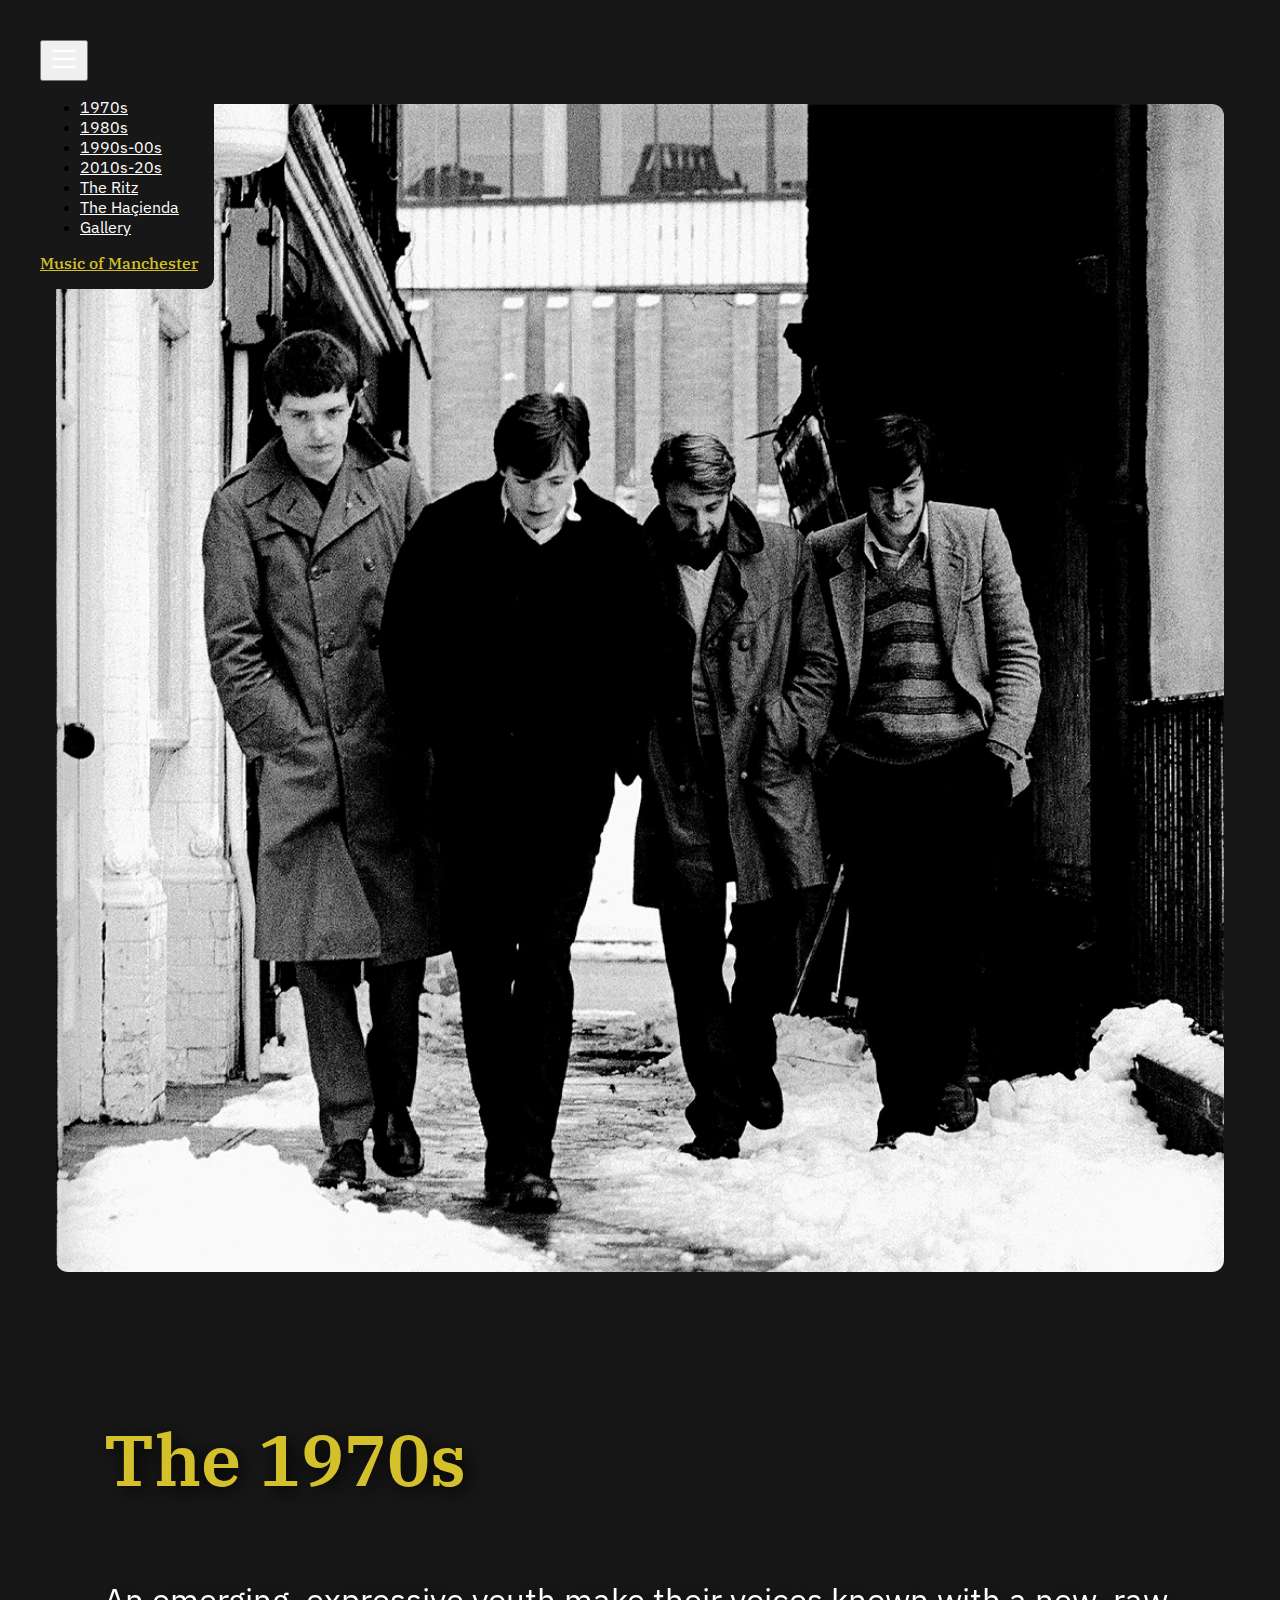
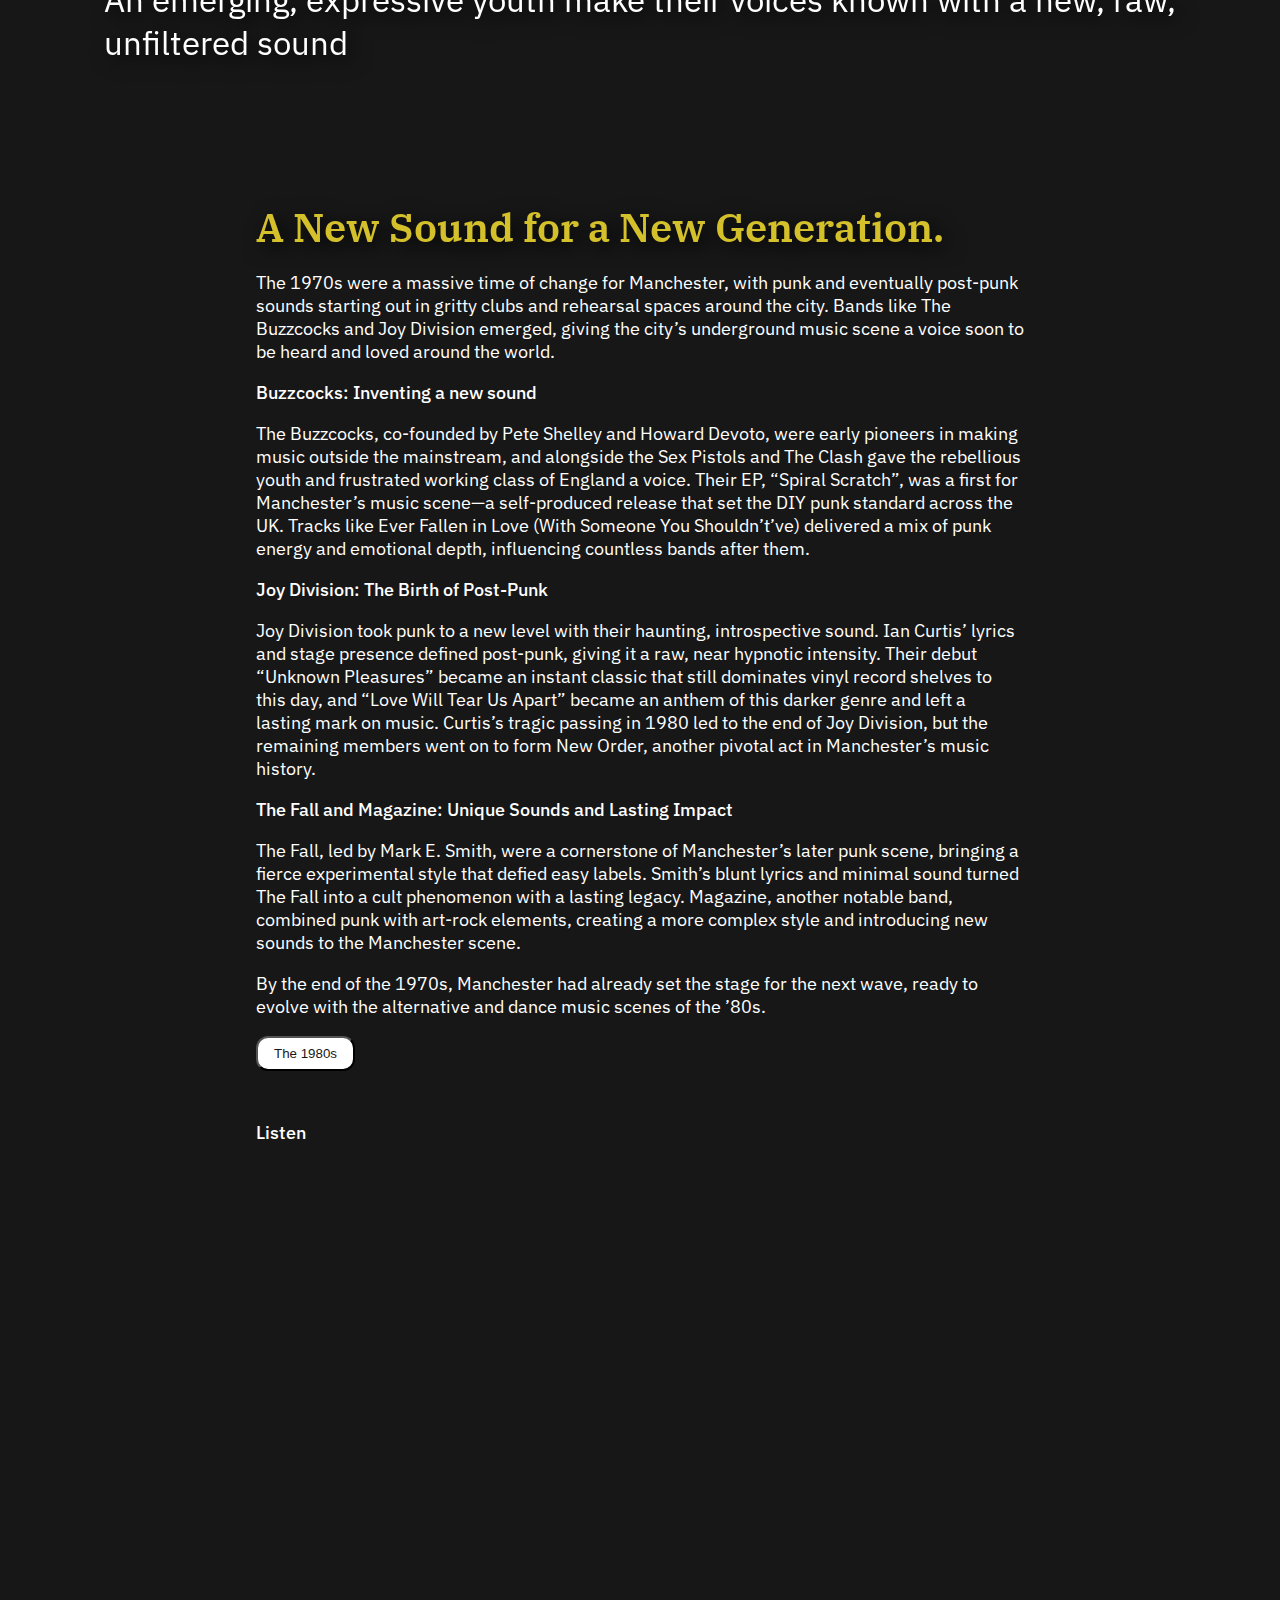
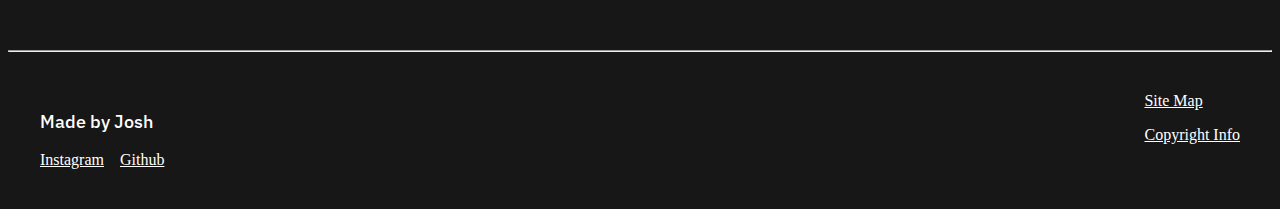
==== 1970s.html @ dbc065e2 "First Commit" ====
<!doctype html>
<html lang="en">
<head>
    <meta charset="UTF-8">
    <meta name="viewport" content="width=device-width, initial-scale=1">

    <!--Bootstrap-->
    <link href="https://cdn.jsdelivr.net/npm/bootstrap@5.0.2/dist/css/bootstrap.min.css" rel="stylesheet" integrity="sha384-EVSTQN3/azprG1Anm3QDgpJLIm9Nao0Yz1ztcQTwFspd3yD65VohhpuuCOmLASjC" crossorigin="anonymous">

    <!--Custom Fonts -->
    <link rel="preconnect" href="https://fonts.googleapis.com">
    <link rel="preconnect" href="https://fonts.gstatic.com" crossorigin>
    <link href="https://fonts.googleapis.com/css2?family=IBM+Plex+Sans:wght@400;500;600&family=IBM+Plex+Serif:wght@500;600&display=swap" rel="stylesheet">

    <!--Custom Styling -->
    <link rel="stylesheet" href="css/style.css">
    <link rel="stylesheet" href="css/subpage-style.css">


    <title>Music of Manchester</title>
    <link rel="icon" type="image/x-icon" href="/Assets/favicon.png">
</head>

<body onload="document.body.style.opacity='1'">

<nav class="navbar">
    <div class="dropdown">
        <button class="btn dropdown-toggle" type="button" id="dropdownMenuButton1" data-bs-toggle="dropdown" aria-expanded="false">
            <img src="Assets/hamburger.svg" alt="A hamburger menu icon" width="32px" height="32px">
        </button>
        <ul class="dropdown-menu" aria-labelledby="dropdownMenuButton1">
            <li><a class="dropdown-item" href="1970s.html">1970s</a></li>
            <li><a class="dropdown-item" href="1980s.html">1980s</a></li>
            <li><a class="dropdown-item" href="1990s-00s.html">1990s-00s</a></li>
            <li><a class="dropdown-item" href="2010s-20s.html">2010s-20s</a></li>
            <li><a class="dropdown-item" href="ritz.html">The Ritz</a></li>
            <li><a class="dropdown-item" href="hacienda.html">The Haçienda</a></li>
            <li><a class="dropdown-item" href="gallery.html">Gallery</a></li>
        </ul>
    </div>
    <a class="navbar-brand" href="index.html">Music of Manchester</a>
</nav>

<div class="row hero-subpage">
    <div class="col-12 col-lg-6">
        <img class="article-image" src="Assets/70sHero.jpg">
    </div>
    <div class="article-title col-12 col-lg-6">
        <div class="hero-text">
            <p class="h1">The 1970s</p>
            <p class="h3">An emerging, expressive youth make their voices known with a new, raw, unfiltered sound</p>
        </div>
    </div>
</div>

<div class="article">
    <p class="h2">A New Sound for a New Generation.</p>
    <p class="p">The 1970s were a massive time of change for Manchester, with punk and eventually post-punk sounds starting out in gritty clubs and rehearsal spaces around the city. Bands like The Buzzcocks and Joy Division emerged, giving the city’s underground music scene a voice soon to be heard and loved around the world.</p>
    <p class="h5">Buzzcocks: Inventing a new sound</p>
    <p class="p">The Buzzcocks, co-founded by Pete Shelley and Howard Devoto, were early pioneers in making music outside the mainstream, and alongside the Sex Pistols and The Clash gave the rebellious youth and frustrated working class of England a voice. Their EP, “Spiral Scratch”, was a first for Manchester’s music scene—a self-produced release that set the DIY punk standard across the UK. Tracks like Ever Fallen in Love (With Someone You Shouldn’t’ve) delivered a mix of punk energy and emotional depth, influencing countless bands after them.</p>
    <p class="h5">Joy Division: The Birth of Post-Punk</p>
    <p class="p">Joy Division took punk to a new level with their haunting, introspective sound. Ian Curtis’ lyrics and stage presence defined post-punk, giving it a raw, near hypnotic intensity. Their debut “Unknown Pleasures” became an instant classic that still dominates vinyl record shelves to this day, and “Love Will Tear Us Apart” became an anthem of this darker genre and left a lasting mark on music. Curtis’s tragic passing in 1980 led to the end of Joy Division, but the remaining members went on to form New Order, another pivotal act in Manchester’s music history.</p>
    <p class="h5">The Fall and Magazine: Unique Sounds and Lasting Impact</p>
    <p class="p">The Fall, led by Mark E. Smith, were a cornerstone of Manchester’s later punk scene, bringing a fierce experimental style that defied easy labels. Smith’s blunt lyrics and minimal sound turned The Fall into a cult phenomenon with a lasting legacy. Magazine, another notable band, combined punk with art-rock elements, creating a more complex style and introducing new sounds to the Manchester scene.</p>
    <p class="p">By the end of the 1970s, Manchester had already set the stage for the next wave, ready to evolve with the alternative and dance music scenes of the ’80s.</p>
    <div class="button-container">
        <a href="1980s.html">
            <button type="button" class="btn">The 1980s</button>
        </a>
    </div>
    <p class="h5">Listen</p>
    <div class="embed-container">
        <iframe class="music-embed" allow="autoplay *; encrypted-media *;" frameborder="0" height="450" style="width:100%;max-width:660px;overflow:hidden;background:transparent;" sandbox="allow-forms allow-popups allow-same-origin allow-scripts allow-storage-access-by-user-activation allow-top-navigation-by-user-activation" src="https://embed.music.apple.com/gb/album/singles-going-steady-deluxe-version/1251022568"></iframe>
        <iframe class="music-embed" allow="autoplay *; encrypted-media *;" frameborder="0" height="450" style="width:100%;max-width:660px;overflow:hidden;background:transparent;" sandbox="allow-forms allow-popups allow-same-origin allow-scripts allow-storage-access-by-user-activation allow-top-navigation-by-user-activation" src="https://embed.music.apple.com/gb/album/unknown-pleasures-2019-digital-master/1476702180"></iframe>
    </div>
    </div>

<hr>
<div class="footer">
    <div class="footer-contact">
        <p class="h5">Made by Josh</p>
        <div class="contact-links">
            <a class="small-link" href="https://www.instagram.com/josmad23/">Instagram</a>
            <a class="small-link" href="https://github.com/FeDevanced">Github</a>
        </div>
    </div>
    <div class="footer-links">
        <a class="small-link" href="sitemap.html">Site Map</a>
        <a class="small-link" href="#">Copyright Info</a>
    </div>
</div>

<script src="js/sticky-navbar-subpage.js"></script>
<script src="https://cdn.jsdelivr.net/npm/bootstrap@5.0.2/dist/js/bootstrap.bundle.min.js" integrity="sha384-MrcW6ZMFYlzcLA8Nl+NtUVF0sA7MsXsP1UyJoMp4YLEuNSfAP+JcXn/tWtIaxVXM" crossorigin="anonymous"></script>

</body>

</html>
---- css/style.css ----
/* ===== Global CSS ===== */
*{
    scroll-behavior: smooth;
}
body{
    background-color: var(--background-color);
    opacity: 0;
    transition: opacity 1s;
    -webkit-transition: opacity 1s; /* Safari */
}


/* ===== IBM Plex ===== */
.ibm-plex-serif-medium {
    font-family: "IBM Plex Serif", serif;
    font-weight: 500;
    font-style: normal;
}
.ibm-plex-serif-semibold {
    font-family: "IBM Plex Serif", serif;
    font-weight: 600;
    font-style: normal;
}
.ibm-plex-sans-regular {
    font-family: "IBM Plex Sans", sans-serif;
    font-weight: 400;
    font-style: normal;
}
.ibm-plex-sans-medium {
    font-family: "IBM Plex Sans", sans-serif;
    font-weight: 500;
    font-style: normal;
}
.ibm-plex-sans-semibold {
    font-family: "IBM Plex Sans", sans-serif;
    font-weight: 600;
    font-style: normal;
}


/* ===== Text Sizes & Colours ===== */
.h1{ /* Main Titles */
    font-size: 72px;
    font-family: "IBM Plex Serif", serif;
    font-weight: 600;
    color: var(--accent-color);
    filter: drop-shadow(5px 5px 10px #000000);
}
.h2{ /* Secondary Titles */
    font-size: 40px;
    font-family: "IBM Plex Serif", serif;
    font-weight: 600;
    color: var(--accent-color);
    filter: drop-shadow(5px 5px 10px #000000);
}
.h3{ /* Main Headings */
    font-size: 33px;
    font-family: "IBM Plex Sans", sans-serif;
    font-weight: 400;
    color: var(--text-color);
    filter: drop-shadow(5px 5px 10px #000000);
}
.h4{ /* Secondary Headings */
    font-size: 28px;
    font-family: "IBM Plex Sans", sans-serif;
    font-weight: 400;
    color: var(--text-color);
}
.h5{ /* Body Headings */
    font-size: 18px;
    font-family: "IBM Plex Sans", sans-serif;
    color: var(--text-color);
    font-weight: 500;
}
.h6{ /* Secondary Headings */
    font-size: 20px;
    font-family: "IBM Plex Sans", sans-serif;
    color: var(--text-color);
}
.p{ /* Body */
    font-size: 18px;
    font-family: "IBM Plex Sans", sans-serif;
    color: var(--text-color);
}
:root {
    --background-color: #171717;
    --text-color: #fff;
    --accent-color: #D4C02B;
}


/* ===== Navbar ===== */
.navbar{
    width: fit-content; /* Sets width, only as big as the content inside it */
    margin: 16px;
    background-color: var(--background-color);
    padding: 16px;
    border-radius: 12px;
    position: absolute; /* Locks it to the top of the screen*/
}
.navbar a{
    font-family: "IBM Plex Serif", serif;
    font-weight: 500;
    color: var(--accent-color);
}
.dropdown-menu{
    background-color: var(--background-color);
    border-radius: 12px;
}
.dropdown-menu li a{
    color: var(--text-color);
    font-family: "IBM Plex Sans", sans-serif;
    font-weight: 400;
}
.dropdown-toggle::after {
    display: none;
}

/* Yellow scrolling navbar */
.sticky {
    position: fixed;
    top: 0;
    width: fit-content;
    z-index: 1000; /* Ensures it stays on top of other elements */
    transition: ease-in 0.3s;
    background-color: var(--accent-color);
}
.sticky a{
    color: black;
}
.sticky img{
    filter: invert();
}


/* ===== Hero Section ===== */
.hero-section{
    width: 100%;
    height: 100vh;
    display: flex;
    flex-direction: column;
    justify-content: center;
    padding: 36px;
}
.hero-section img{
    position: absolute;
    top: 0;
    left: 0;
    width: 100%;
    height: 100%;
    object-fit: cover;
    z-index: -999;
} /* Background Image positioning stuff */
.hero-section .h5{
    position: absolute;
    bottom: 16px;
    opacity: 50%;
} /* Positioning for 'scroll down to read' text */


/* ===== Banner ===== */
.banner{
    padding: 32px;
}


/* ===== Card Overlay Styles ===== */
#card-container{
    background-color: var(--background-color);
}
.overlay {
    position: absolute;
    inset: 0;
    background-color: #00000050;
    opacity: 1;
    display: flex;
    flex-direction: column;
    justify-content: center;
    align-items: flex-start;
    padding: 32px;
}
.overlay .btn, .links-container .btn, form .btn{
    background-color: var(--text-color);
    color: var(--background-color);
    border-radius: 12px;
    padding: 8px 16px;
    margin-top: 1rem;
}
.overlay .btn:hover, .links-container .btn:hover{
    text-decoration: underline;
}
.btn:focus{
    box-shadow: 0 0 0 .25rem rgb(232, 214, 20, 0.2);
}
.overlay .btn:active{
    background-color: var(--accent-color);
}


/* ===== Footer ===== */
hr{
    color: white;
    margin-top: 3rem;
}
.footer{
    background-color: var(--background-color);
    color: var(--text-color);
    display: flex;
    flex-direction: row;
    justify-content: space-between;
    padding: 2rem;
}
.footer a{
    color: var(--text-color);
    transition: color 0.3s ease;
}
.footer a:hover{
    color: var(--accent-color);
}
.footer-links{
    width: fit-content;
    display: flex;
    flex-direction: column;
    gap: 16px;
}
.contact-links{
    width: fit-content;
    display: flex;
    flex-direction: row;
    gap: 2rem;
}
.footer .contact-links{
    display: flex;
    flex-direction: row;
    gap: 16px;
}

.links-container{
    padding-left: 2rem;
    padding-right: 2rem;
    display: flex;
    flex-direction: row;
    gap: 2rem;
}

.landing-link{
    width: 25%;
}

/* Small Screen Optimisations */
@media (max-width: 768px) {
    .h1{
        font-size: 48px;
    }
    .h6{
        font-size: 16px;
    }
    .overlay, .hero-section{
        padding: 16px;
    }
    .overlay .btn{
        margin-top: 0;
        font-size: 14px;
    }
    .banner{
        padding: 24px 16px 0 16px;
    }
    .footer{
        padding: 16px;
    }
    .footer .contact-links{
        display: flex;
        flex-direction: column;
        gap: 8px;
    }
    .links-container{
        padding-left: 16px;
        padding-right: 16px;
        display: flex;
        flex-direction: column;
        gap: 16px;
    }
    .landing-link{
        width: 100%;
    }
}
---- css/subpage-style.css ----
html, body {
    background-color: var(--background-color);
    max-width: 100%;
    overflow-x: hidden;
}

.row {
    --bs-gutter-x: 0rem;
}

.hero-text {
    margin-right: 3rem;
    margin-left: 3rem;
}

.hero-subpage {
    padding: 6rem 48px 48px 48px;
}

.article {
    max-width: 768px;
    text-align: left;
    padding-top: 16px;
    margin: auto;
}

.article-title {
    align-content: center;
    align-items: center;
    background-color: var(--background-color);
    margin-top: 4rem;
}

.article-image {
    width: 100%;
    height: 100%;
    background-color: var(--background-color);
    margin: auto;
    object-fit: cover;
    border-radius: 12px;
}

.article-image img {
    object-fit: cover;
    width: 100%;
    height: 100%;
    background-color: var(--background-color);
}

.article .h2 {
    margin-bottom: 16px;
}

.article .h5 {
    margin-bottom: 8px;
}

.embed-container {
    display: flex;
    flex-direction: row;
    gap: 3rem;
    margin-bottom: 2rem;
}

.embed-container .maps-embed {
    width: 50%;
    height: auto;
    border-radius: 12px;
}

.maps-embed {
    width: 100%;
    border-radius: 12px;
    margin-bottom: 2rem;
}

.embed-container .article-image {
    width: 50%;
}

.button-container .btn {
    background-color: var(--text-color);
    color: var(--background-color);
    border-radius: 12px;
    padding: 8px 16px;
    margin-bottom: 2rem;
}

.button-container .btn:hover {
    text-decoration: underline;
}

.button-container .btn:active {
    background-color: var(--accent-color);
}

.sitemap {
    padding-top: 6rem;
    margin-left: 3rem;
    margin-bottom: 3rem;
}

.sitemap .h2 {
    margin-bottom: 16px;
}

.sitemap ul {
    width: fit-content;
    display: flex;
    flex-direction: column;
    gap: 16px;
}

.sitemap a {
    color: var(--text-color);
    transition: color 0.3s ease;
}

.sitemap a:hover {
    color: var(--accent-color);
}

.top-banner {
    padding-top: 6rem;
    padding-left: 2rem;
    padding-right: 2rem;
}

.list {
    /* ... */

    /* Hide scrollbar in Firefox */
    scrollbar-width: none;

    /* Hide scrollbar in IE and Edge */
    -ms-overflow-style: none;
}

/* Hide scrollbar in webkit */
.list::-webkit-scrollbar {
    display: none;
}

/* Mobile Styles */
@media (max-width: 768px) {
    .h2 {
        font-size: 28px;
    }

    .p {
        font-size: 16px;
    }

    .hero-text {
        margin: 0;
    }

    .hero-text {
        margin-top: 24px;
    }

    .article-title {
        margin: 0;
        padding: 0;
    }

    .article-title .h3 {
        font-size: 20px;
    }

    .article {
        margin: 16px;
    }

    .article-image,
    .article-image {
        border-radius: 12px;
    }

    .embed-container {
        display: flex;
        flex-direction: column;
        gap: 16px;
        margin-bottom: 16px;
    }

    .embed-container .maps-embed {
        width: 100%;
        height: auto;
        border-radius: 12px;
    }

    .maps-embed {
        margin-bottom: 16px;
    }

    .embed-container .article-image {
        width: 100%;
    }

    .sitemap {
        margin-left: 16px;
    }
    .list{
        animation: scroll 1 0s linear infinite alternate;
    }
}

.list {
    display: flex;
    gap: 8px;
    padding: 16px;
    list-style: none;
    width: 100%;
    height: 40vh; /* Set the height of the entire carousel */
    animation: scroll 90s linear infinite alternate; /* Alternate direction */
}

.item {
    flex-shrink: 0;
    height: 100%; /* Match the height of the .list */
    background-color: #171717;
}

.content {
    display: flex;
    align-items: center;
    justify-content: center;
    height: 100%; /* Take the full height of the item */
}

.content img {
    width: auto; /* Let the width adjust automatically */
    height: 100%; /* Match the container height (40vh) */
    object-fit: cover; /* Ensure the image fills the container without distortion */
    border-radius: 12px;
}

/* Keyframes for smooth continuous scrolling forward and then backward */
@keyframes scroll {
    0% {
        transform: translateX(0);
    }
    100% {
        transform: translateX(-200%); /* Move through the entire list */
    }
}
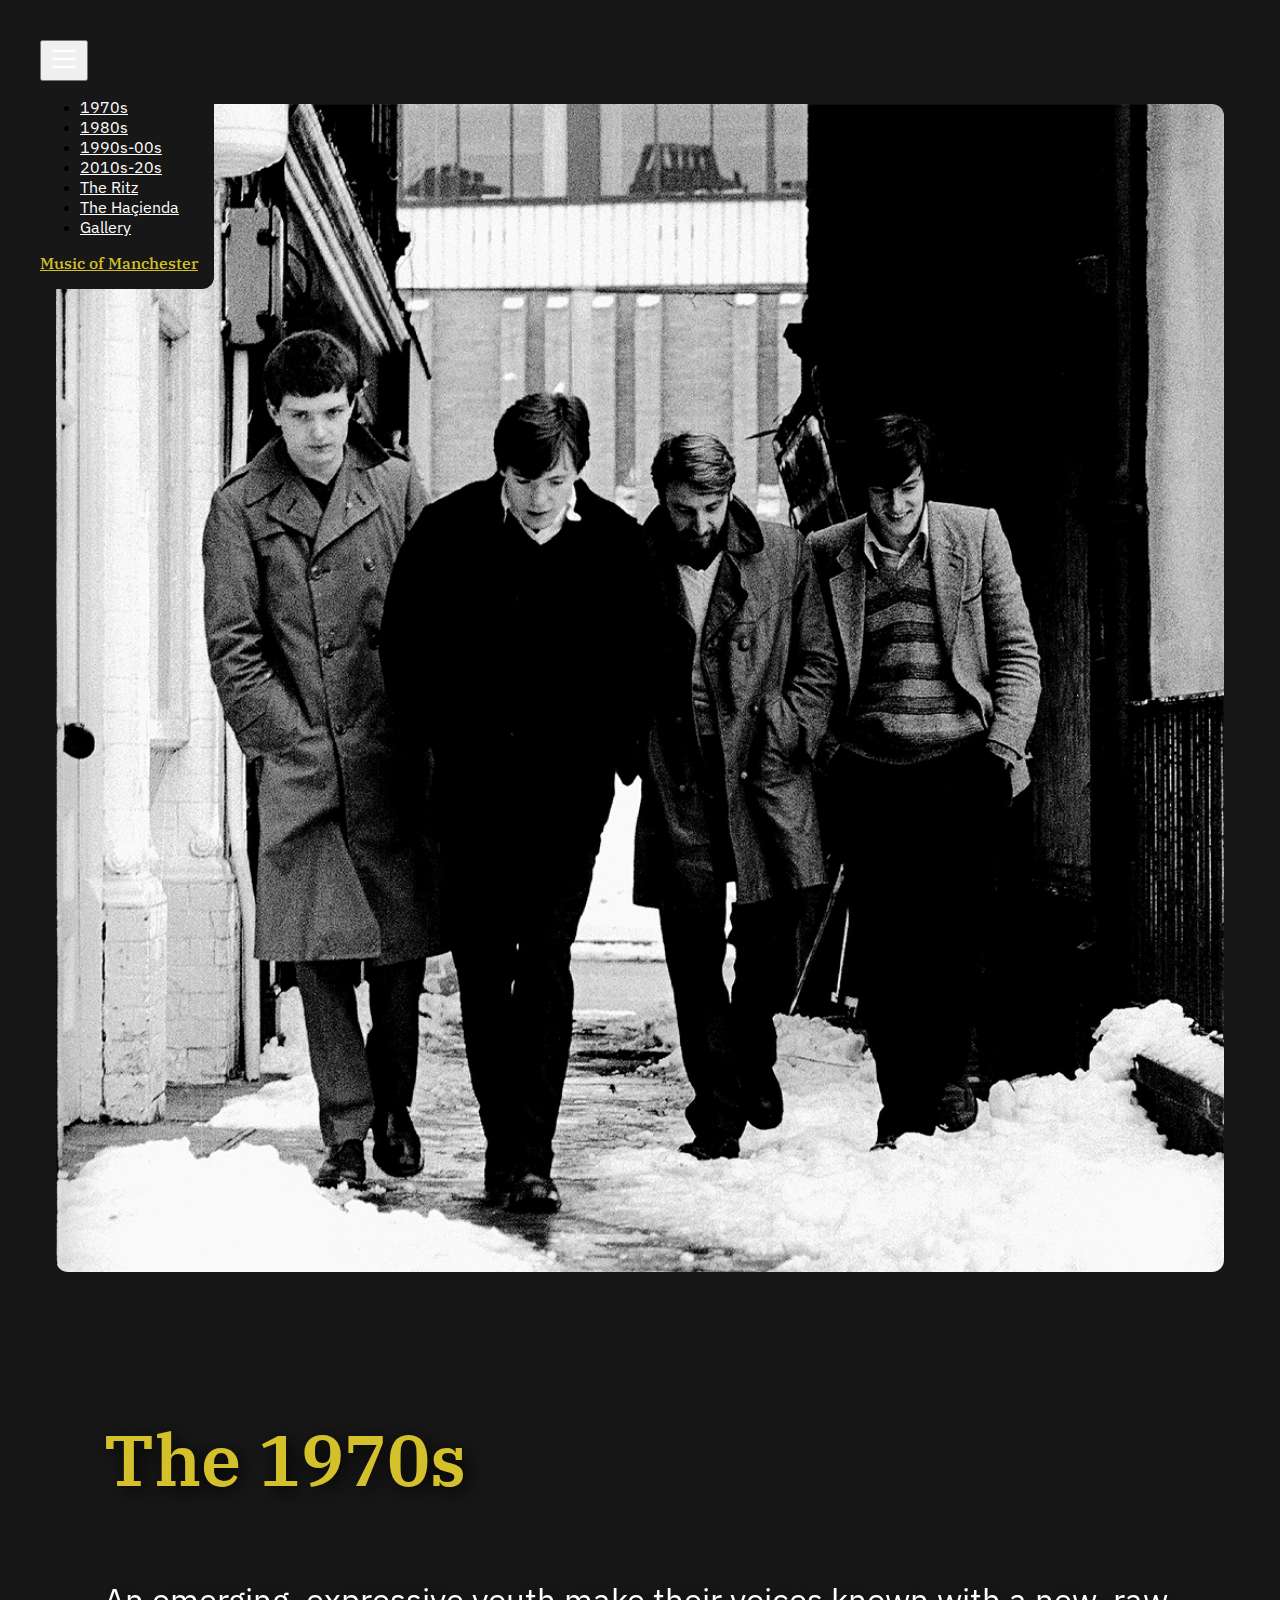
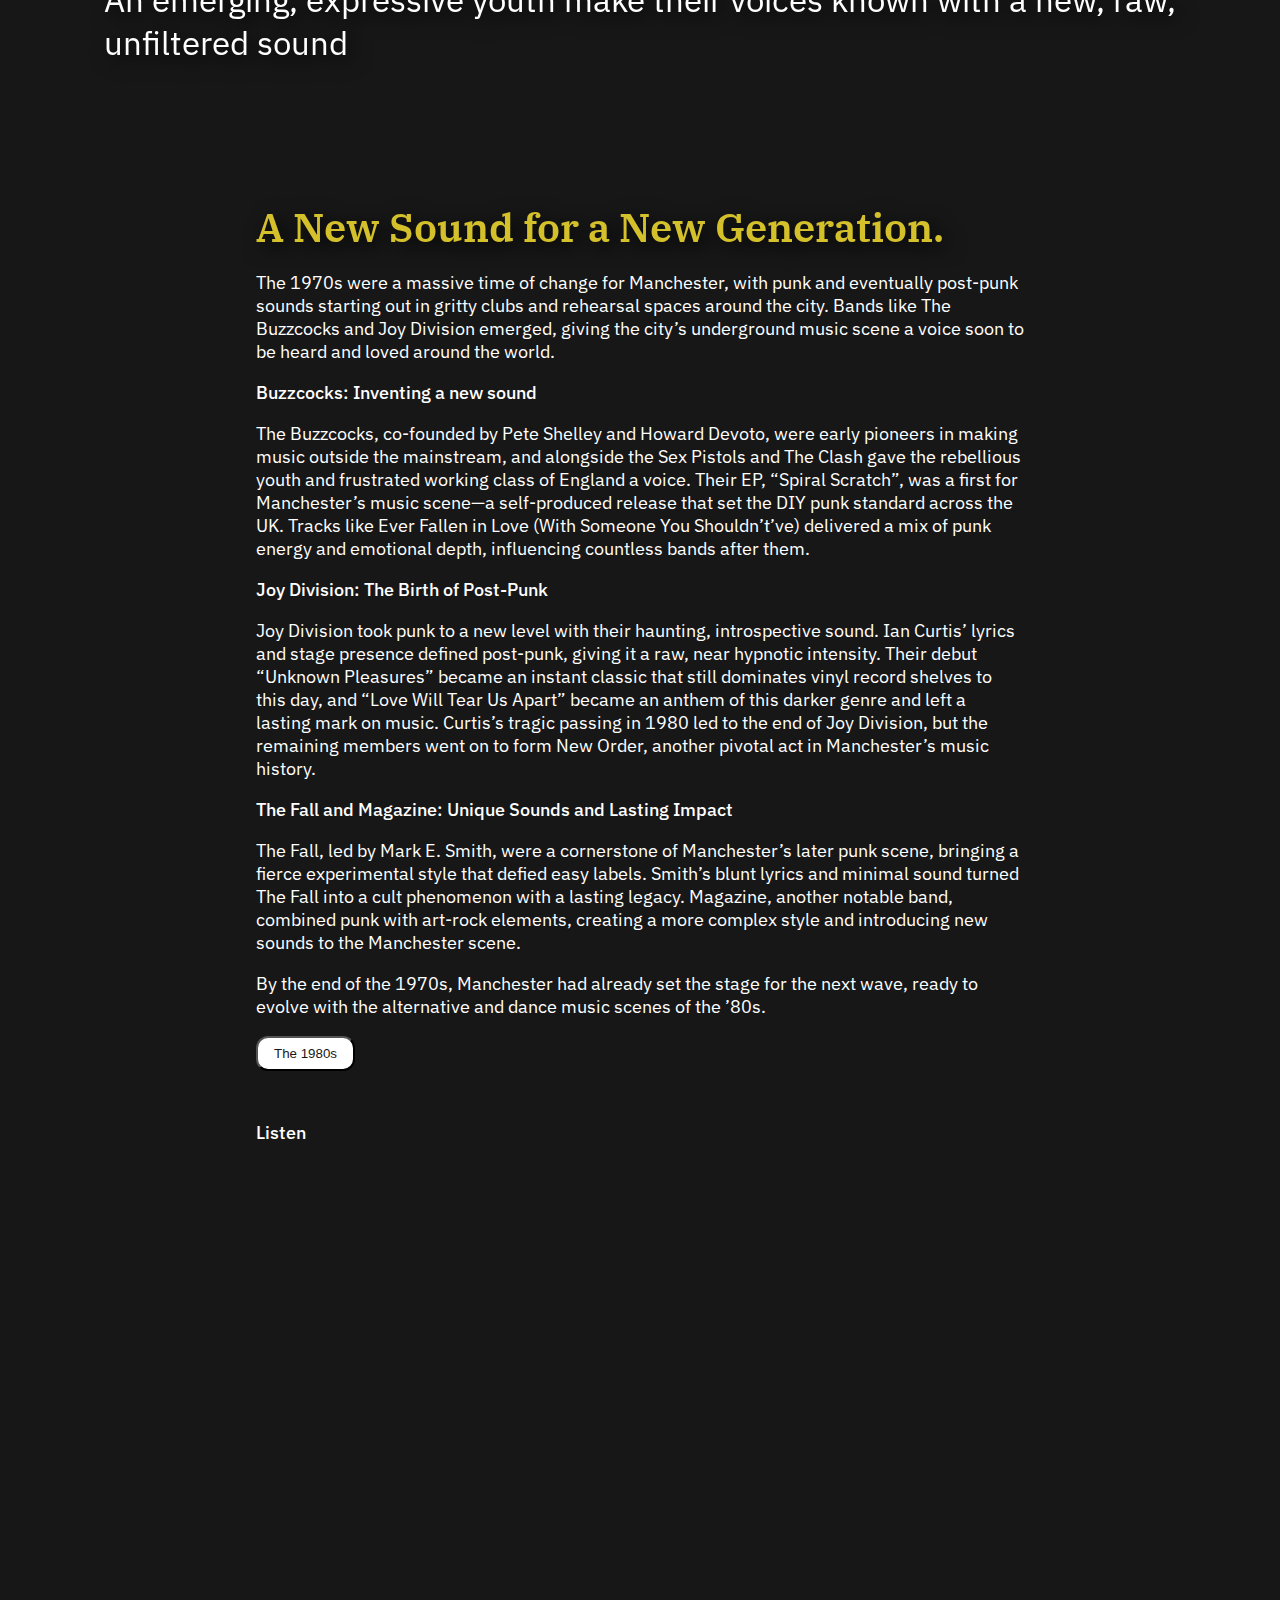
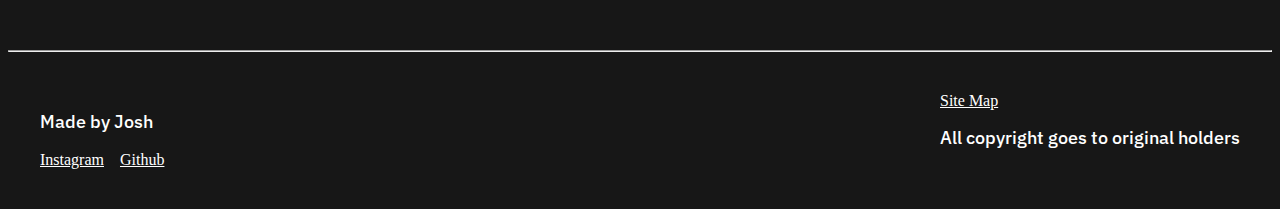
==== commit 130a8dc8: "Added lazy image loading and fixed some broken links" ====
--- a/1970s.html
+++ b/1970s.html
@@ -86,7 +86,7 @@
     </div>
     <div class="footer-links">
         <a class="small-link" href="sitemap.html">Site Map</a>
-        <a class="small-link" href="#">Copyright Info</a>
+        <div class="h5">All copyright goes to original holders</div>
     </div>
 </div>
 
--- a/css/subpage-style.css
+++ b/css/subpage-style.css
@@ -15,6 +15,7 @@
 
 .hero-subpage {
     padding: 6rem 48px 48px 48px;
+    margin-top: 96px ;
 }
 
 .article {
@@ -141,6 +142,42 @@
     display: none;
 }
 
+.gallery-caption {
+    margin-top: 8px;
+    text-align: left;
+    color: var(--text-color);
+}
+
+.card-body{
+    background: var(--background-color);
+    padding-left: 0px;
+}
+
+.container .row{
+    gap: 24px;
+    margin-top: 16px;
+}
+
+.container{
+    max-width: 100%;
+    padding: 24px;
+}
+
+.card{
+    border-radius: 12px;
+    border-width: 0px;
+}
+
+.col{
+    margin-top: 0;
+}
+
+.row{
+    padding-top: 0;
+}
+
+
+
 /* Mobile Styles */
 @media (max-width: 768px) {
     .h2 {
